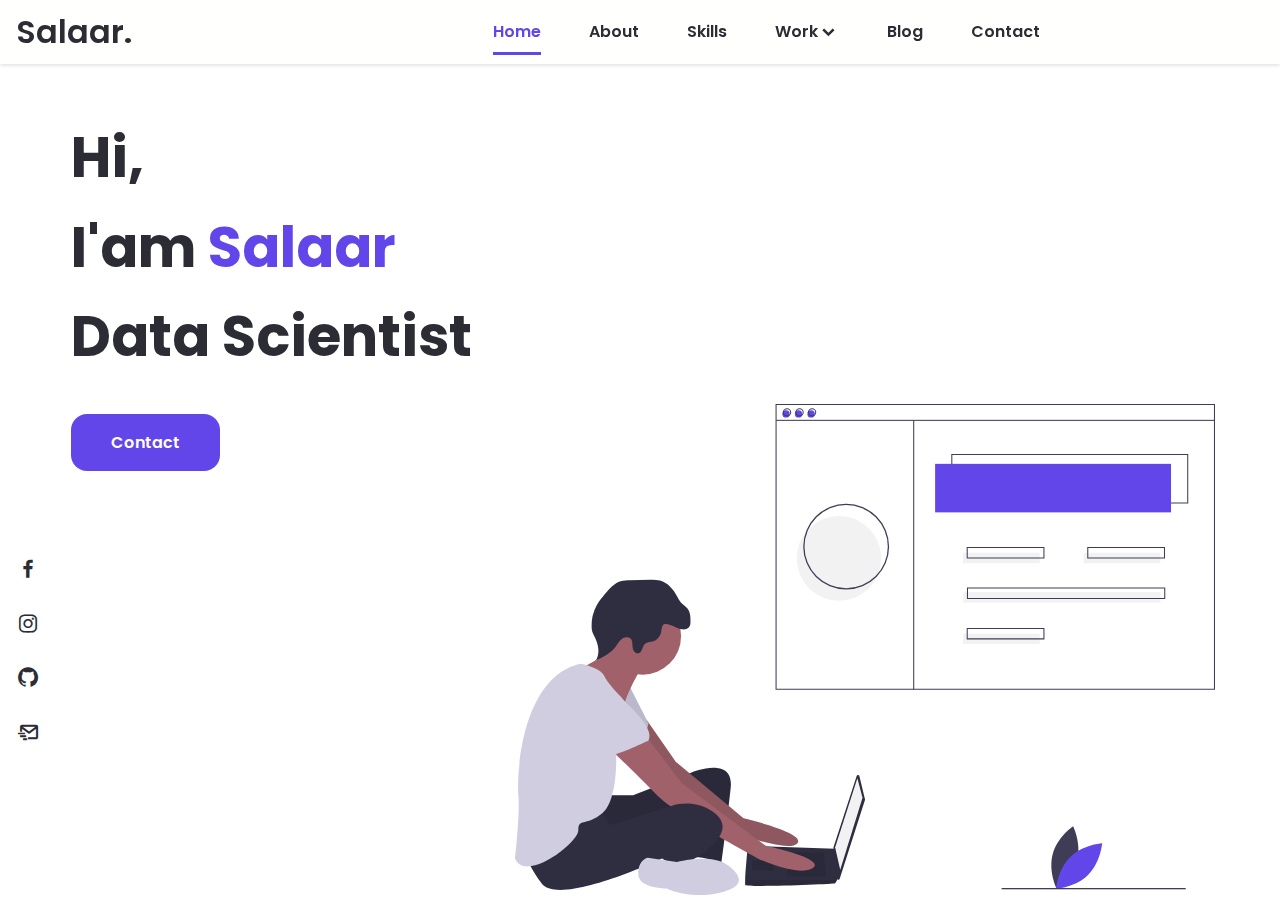
==== index.html @ 6f7b7901 "redesign" ====
<!DOCTYPE html>
<html lang="en">

<head>
    <meta charset="UTF-8" />
    <meta name="viewport" content="width=device-width, initial-scale=1.0" />
    <title>Personal Blog | Salaar Khan</title>

    <!-- StyleSheets -->
    <link rel="stylesheet" href="css/style.css" />

    <!-- Icons -->
    <link href='https://unpkg.com/boxicons@2.0.7/css/boxicons.min.css' rel='stylesheet'>

</head>

<body>
    <!-- Navbar Start -->
    <header class="header">
        <nav class="nav bd-grid">
            <div>
                <a href="#" class="logo">Salaar.</a>
            </div>
            <div id="nav-menu" class="nav-menu">
                <ul class="nav-list">
                    <li class="nav-item"><a href="#home" class="nav-link active">Home</a></li>
                    <li class="nav-item"><a href="#about" class="nav-link">About</a></li>
                    <li class="nav-item"><a href="#skills" class="nav-link">Skills</a></li>

                    <li class="nav-item dropdown">
                        <a href="#work" class="nav-link dropdown-link">Work <i
                                class='bx bxs-chevron-down dropdown-icon'></i></a>

                        <ul class="dropdown-menu">
                            <li class="dropdown-item"><a href="#" class="nav-link">Machine Learning</a></li>
                            <li class="dropdown-item"><a href="#" class="nav-link">Neural Network</a></li>
                            <li class="dropdown-item"><a href="#" class="nav-link">Data Science</a></li>
                        </ul>
                    </li>

                    <li class="nav-item"><a href="#blog" class="nav-link">Blog</a></li>
                    <li class="nav-item"><a href="#contact" class="nav-link">Contact</a></li>
                </ul>
            </div>

            <div id="nav-toggle">
                <i class='bx bx-menu'></i>
            </div>
        </nav>
    </header>
    <!-- Navbar End -->

    <!-- Main Content Start -->
    <div id="main">
        <!-- Home Start -->
        <section id="home" class="bd-grid">
            <div class="home-main">
                <h1 class="home-title">
                    Hi,<br>I'am <span class="name">Salaar</span><br>Data Scientist
                </h1>
                <a href="#" class="btn">Contact</a>
            </div>
            <div class="home-social">
                <a href="" target="__blank" class="home-social-icon"><i class='bx bxl-facebook'></i></a>
                <a href="https://www.instagram.com/salaar._.khan/" target="__blank" class="home-social-icon"><i
                        class='bx bxl-instagram'></i></a>
                <a href="https://github.com/salaarkhan-dev" target="__blank" class="home-social-icon"><i
                        class='bx bxl-github'></i></a>
                <a href="mailto:salaarkhan311@gmail.com" target="__blank" class="home-social-icon"><i
                        class='bx bx-mail-send'></i></a>
            </div>
            <div class="home-image">
                <img src="/img/hero.svg" alt="Image">
            </div>
        </section>
        <!-- Home End -->
    </div>
    <!-- Main Content End -->


    <script src="/js/script.js"></script>
</body>

</html>
---- css/style.css ----
@import url('https://fonts.googleapis.com/css2?family=Poppins:wght@400;600;700&display=swap');

/* Variables */

:root {
    --header-height: 3rem;
    --font-semi: 600
}


/* Colors */

:root {
    --background-color: #fffffe;
    --primary-color: #6246ea;
    --secondary-color: #2b2c34;
}


/* Typography */

:root {
    --body-font: 'Poppins', sans-serif;
    --big-font: 2rem;
    --h2-font: 1.25rem;
    --normal-font: 0.938rem;
}

@media screen and (min-width: 950px) {
     :root {
        --body-font: 'Poppins', sans-serif;
        --big-font: 3.5rem;
        --h2-font: 2rem;
        --normal-font: 1rem;
    }
}


/* Margines */

:root {
    --mb-1: 0.5rem;
    --mb-2: 1rem;
    --mb-3: 1.5rem;
    --mb-4: 2rem;
    --mb-5: 2.5rem;
    --mb-6: 3rem;
}


/* Z-Index */

:root {
    --z-back: -10;
    --z-normal: 1;
    --z-tooltip: 10;
    --z-fixed: 100;
}


/* Base */

* {
    box-sizing: border-box;
    margin: 0;
    padding: 0;
}

html {
    scroll-behavior: smooth;
}

body {
    margin: var(--header-height) 0 0 0;
    font-family: var(--body-font);
    font-size: var(--normal-font);
    color: var(--secondary-color);
    line-height: 1.6;
}

ul {
    margin: 0;
    padding: 0;
    list-style-type: none;
}

a {
    text-decoration: none;
    color: #333;
}

h1,
h2,
p {
    margin: 0;
}

img {
    max-width: 100%;
    height: auto;
    display: block;
}


/* Classes */

.section-title {
    position: relative;
    font-size: var(--h2-font);
    color: var(--primary-color);
    margin-top: var(--mb-2);
    margin-bottom: var(--mb-4);
    text-align: center;
}

.section-title::after {
    position: absolute;
    content: "";
    width: 64px;
    height: 0.18rem;
    left: 0;
    right: 0;
    margin: auto;
    top: 2rem;
    background-color: var(--primary-color);
}

.section {
    padding-top: 3rem;
    padding-bottom: 2rem;
}


/* Layout */

.bd-grid {
    max-width: 1024px;
    display: grid;
    grid-template-columns: 100%;
    grid-column-gap: 2rem;
    width: calc(100% - 2rem);
    margin-left: var(--mb-2);
    margin-right: var(--mb-2);
}

.header {
    width: 100%;
    position: fixed;
    background-color: var(--background-color);
    top: 0;
    left: 0;
    z-index: var(--z-fixed);
    box-shadow: 0 1px 4px rgba(0, 0, 0, .15);
}


/* Navbar */

.nav {
    height: var(--header-height);
    display: flex;
    justify-content: space-between;
    align-items: center;
    font-weight: var(--font-semi);
}

@media screen and (max-width: 950px) {
    .nav-menu {
        position: fixed;
        top: var(--header-height);
        right: -100%;
        width: 40%;
        height: 100%;
        padding: 2rem;
        background-color: var(--secondary-color);
        transition: .5s;
    }
}

.nav-item {
    margin-bottom: var(--mb-4);
}

.nav-link {
    position: relative;
    color: var(--background-color);
}

.nav-link:hover {
    position: relative;
}

.nav-link:hover::after {
    position: absolute;
    content: "";
    width: 100%;
    height: 0.18rem;
    left: 0;
    top: 2rem;
    background-color: var(--primary-color);
}

.logo {
    color: var(--secondary-color);
    font-size: 2rem;
}

#nav-toggle {
    color: var(--secondary-color);
    font-size: 1.5rem;
    cursor: pointer;
}

.dropdown-link {
    display: flex;
    align-items: center;
    justify-content: space-between;
}

.dropdown-item {
    margin: 1rem 0;
}

.dropdown-icon {
    font-size: 1.3rem;
    transition: .5s;
}

.dropdown-menu {
    margin: 1rem 0 0 1rem;
    display: none;
}

.dropdown:hover>.dropdown-menu {
    display: block;
}

.dropdown:hover .dropdown-icon {
    transform: rotate(180deg);
}


/* Active */

.active::after {
    position: absolute;
    content: "";
    width: 100%;
    height: 0.18rem;
    left: 0;
    top: 2rem;
    background-color: var(--primary-color);
}

.show {
    right: 0;
}


/* Home */

#home {
    height: calc(100vh - 3rem);
    row-gap: 1rem;
}

.home-main {
    align-self: center;
}

.home-title {
    font-size: var(--big-font);
    margin-bottom: var(--mb-4);
    position: relative;
    left: 55px;
}

.home-title .name {
    color: var(--primary-color);
}

.home-social {
    display: flex;
    flex-direction: column;
}

.home-social-icon {
    width: max-content;
    margin-bottom: var(--mb-2);
    font-size: 1.5rem;
    color: var(--secondary-color);
}

.home-social-icon:hover {
    color: var(--primary-color);
}

.home-image {
    position: absolute;
    right: 25px;
    bottom: 5px;
    width: 500px;
}

.home-main a.btn {
    position: relative;
    left: 55px;
}


/* Buttons */

.btn {
    display: inline-block;
    background-color: var(--primary-color);
    color: var(--background-color);
    padding: 1rem 2.5rem;
    font-weight: var(--font-semi);
    border-radius: 1rem;
    transition: .5s;
}

.btn:hover {
    box-shadow: 0 8px 20px rgba(0, 0, 0, .25);
}


/* Media Queries */

@media screen and (min-width: 950px) {
    .nav {
        height: calc(var(--header-height) + 1rem);
    }
    .nav-list {
        display: flex;
        padding-top: 0;
    }
    .nav-item {
        margin-left: var(--mb-6);
        margin-bottom: 0;
        padding: 1.4rem 0;
    }
    .nav-link {
        color: var(--secondary-color);
    }
    .nav-link:hover {
        color: var(--primary-color);
    }
    #nav-toggle {
        display: none;
    }
    .active {
        color: var(--primary-color);
    }
    .dropdown {
        position: relative;
    }
    .dropdown-menu {
        position: fixed;
        margin: 0;
        background-color: var(--background-color);
        top: calc(var(--header-height) + 1rem);
        padding: .5rem 1.5rem;
        box-shadow: 0 2px 10px rgba(0, 0, 0, .1);
        border-radius: .5rem;
    }
    .dropdown-item {
        margin: .9rem;
    }
    .home-image {
        position: absolute;
        right: 65px;
        bottom: 5px;
        width: 700px;
    }
}
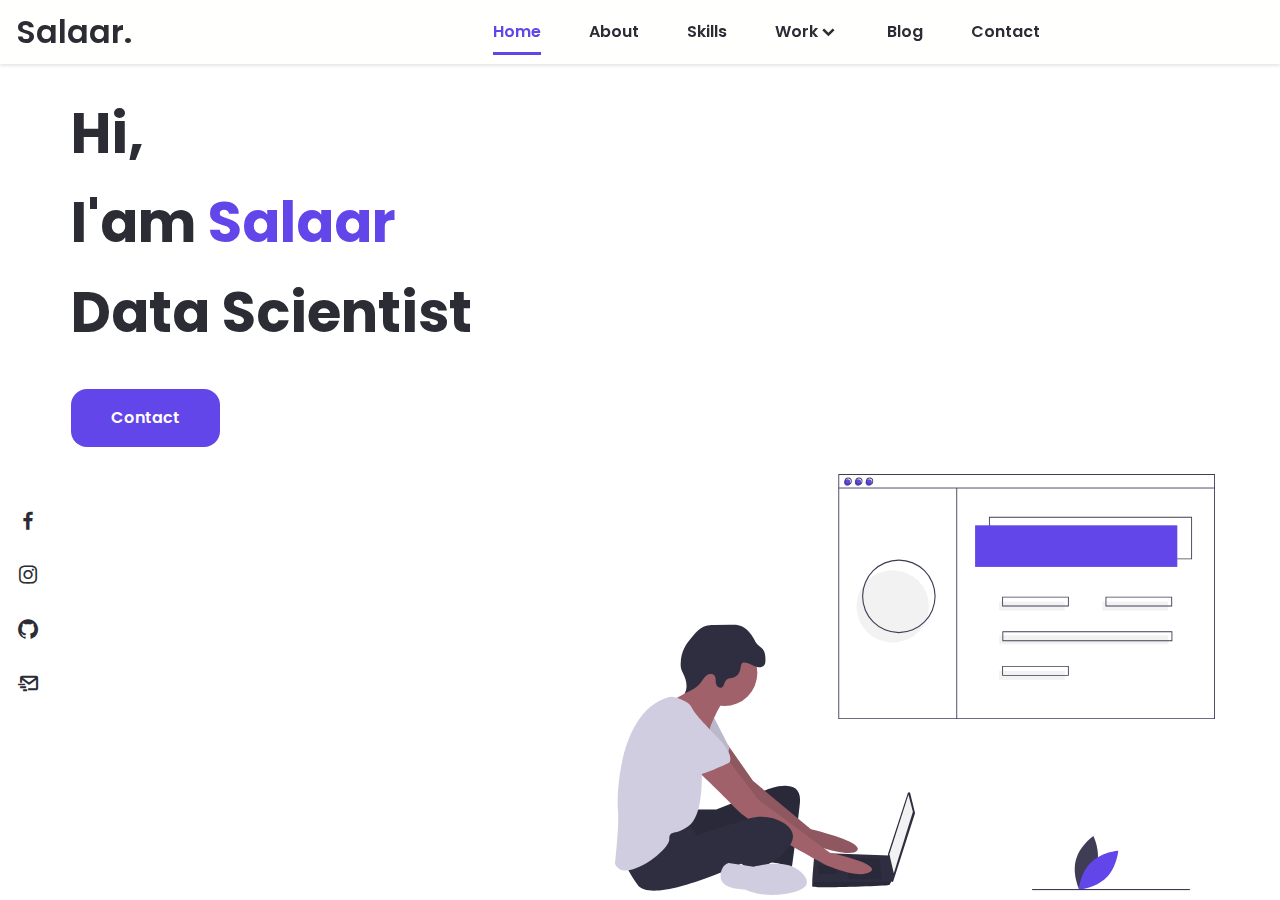
==== commit 0c2ad5c3: "Added Social" ====
--- a/index.html
+++ b/index.html
@@ -61,7 +61,7 @@
                 <a href="#" class="btn">Contact</a>
             </div>
             <div class="home-social">
-                <a href="" target="__blank" class="home-social-icon"><i class='bx bxl-facebook'></i></a>
+                <a href="https://www.facebook.com/salaar.khan.7927408" target="__blank" class="home-social-icon"><i class='bx bxl-facebook'></i></a>
                 <a href="https://www.instagram.com/salaar._.khan/" target="__blank" class="home-social-icon"><i
                         class='bx bxl-instagram'></i></a>
                 <a href="https://github.com/salaarkhan-dev" target="__blank" class="home-social-icon"><i
@@ -70,7 +70,7 @@
                         class='bx bx-mail-send'></i></a>
             </div>
             <div class="home-image">
-                <img src="/img/hero.svg" alt="Image">
+                <img src="img/hero.svg" alt="Image">
             </div>
         </section>
         <!-- Home End -->
--- a/css/style.css
+++ b/css/style.css
@@ -295,11 +295,11 @@
     color: var(--primary-color);
 }
 
-.home-image {
+.home-image img {
     position: absolute;
     right: 25px;
     bottom: 5px;
-    width: 500px;
+    width: 450px;
 }
 
 .home-main a.btn {
@@ -327,7 +327,7 @@
 
 /* Media Queries */
 
-@media screen and (min-width: 950px) {
+@media screen and (min-width: 1050px) {
     .nav {
         height: calc(var(--header-height) + 1rem);
     }
@@ -367,10 +367,10 @@
     .dropdown-item {
         margin: .9rem;
     }
-    .home-image {
+    .home-image img {
         position: absolute;
         right: 65px;
         bottom: 5px;
-        width: 700px;
+        width: 600px;
     }
 }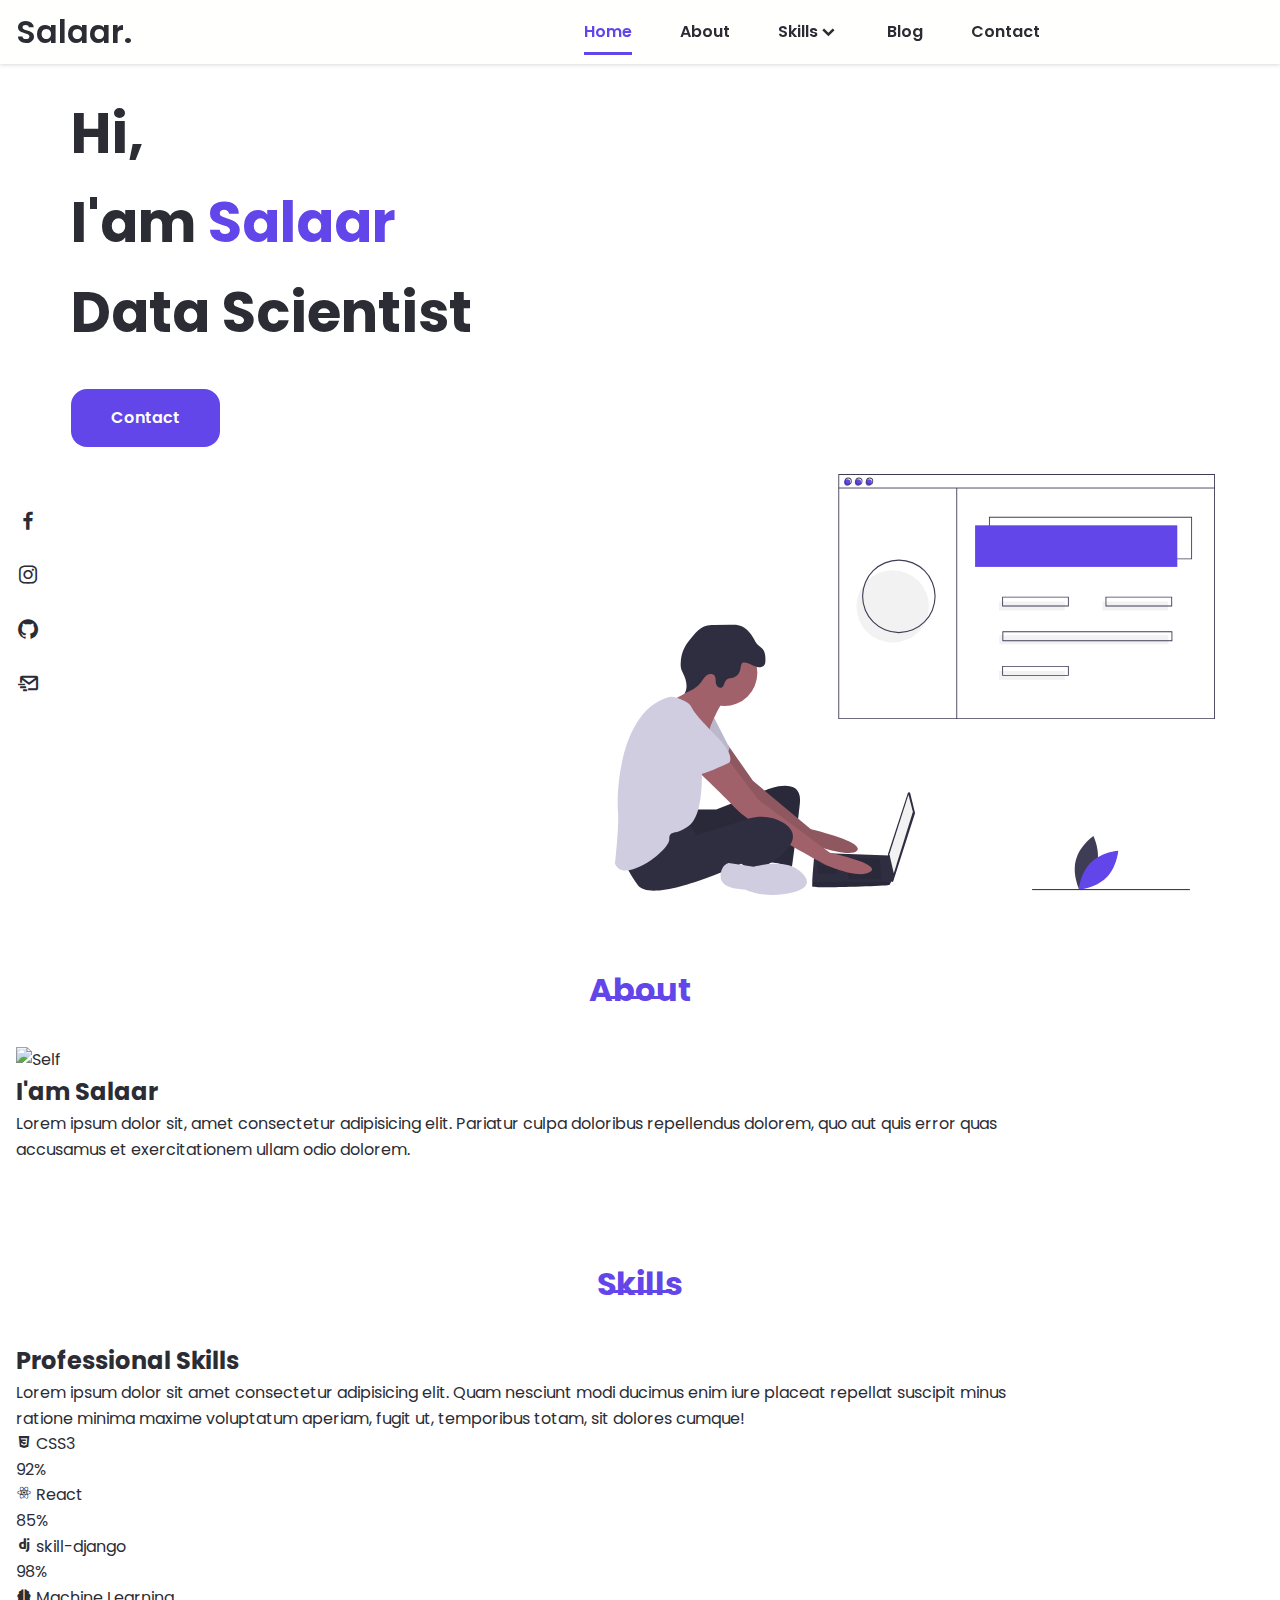
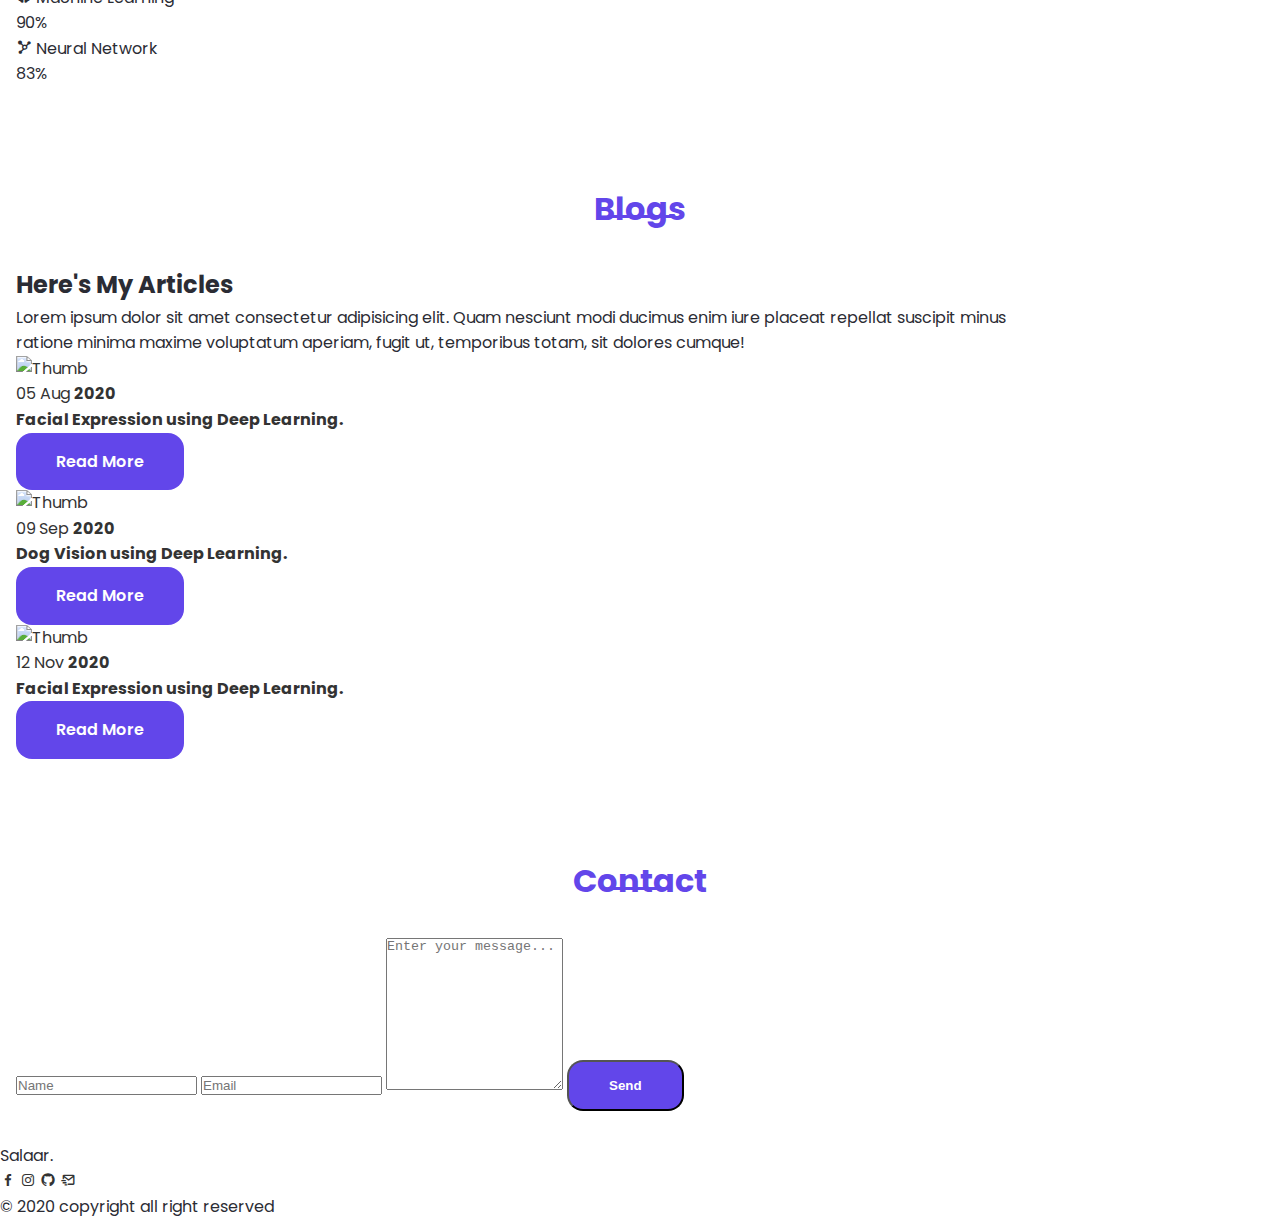
==== commit 38113bcc: "fixed images" ====
--- a/index.html
+++ b/index.html
@@ -25,10 +25,8 @@
                 <ul class="nav-list">
                     <li class="nav-item"><a href="#home" class="nav-link active">Home</a></li>
                     <li class="nav-item"><a href="#about" class="nav-link">About</a></li>
-                    <li class="nav-item"><a href="#skills" class="nav-link">Skills</a></li>
-
                     <li class="nav-item dropdown">
-                        <a href="#work" class="nav-link dropdown-link">Work <i
+                        <a href="#skills" class="nav-link dropdown-link">Skills <i
                                 class='bx bxs-chevron-down dropdown-icon'></i></a>
 
                         <ul class="dropdown-menu">
@@ -37,7 +35,6 @@
                             <li class="dropdown-item"><a href="#" class="nav-link">Data Science</a></li>
                         </ul>
                     </li>
-
                     <li class="nav-item"><a href="#blog" class="nav-link">Blog</a></li>
                     <li class="nav-item"><a href="#contact" class="nav-link">Contact</a></li>
                 </ul>
@@ -61,7 +58,8 @@
                 <a href="#" class="btn">Contact</a>
             </div>
             <div class="home-social">
-                <a href="https://www.facebook.com/salaar.khan.7927408" target="__blank" class="home-social-icon"><i class='bx bxl-facebook'></i></a>
+                <a href="https://www.facebook.com/salaar.khan.7927408" target="__blank" class="home-social-icon"><i
+                        class='bx bxl-facebook'></i></a>
                 <a href="https://www.instagram.com/salaar._.khan/" target="__blank" class="home-social-icon"><i
                         class='bx bxl-instagram'></i></a>
                 <a href="https://github.com/salaarkhan-dev" target="__blank" class="home-social-icon"><i
@@ -74,11 +72,225 @@
             </div>
         </section>
         <!-- Home End -->
+
+        <!-- About Start -->
+        <section id="about" class="about section">
+            <h2 class="section-title">About</h2>
+
+            <div class="about-container bd-grid">
+                <div class="about-img">
+                    <img src="img/me.jpg" alt="Self">
+                </div>
+
+                <div>
+                    <h2 class="about-subtitle">I'am Salaar</h2>
+                    <p class="about-text">Lorem ipsum dolor sit, amet consectetur adipisicing elit. Pariatur culpa
+                        doloribus repellendus
+                        dolorem, quo aut quis error quas accusamus et exercitationem ullam odio dolorem.</p>
+                </div>
+            </div>
+        </section>
+        <!-- About End -->
+
+        <!-- Skills Start -->
+        <section class="skills section" id="skills">
+            <h2 class="section-title">Skills</h2>
+
+            <div class="skills-container bd-grid">
+                <div>
+                    <h2 class="skills-subtitle">
+                        Professional Skills
+                    </h2>
+                    <p class="skills-text">
+                        Lorem ipsum dolor sit amet consectetur adipisicing elit. Quam nesciunt modi ducimus enim iure
+                        placeat repellat suscipit minus ratione minima maxime voluptatum aperiam, fugit ut, temporibus
+                        totam, sit dolores cumque!
+                    </p>
+
+
+                    <div class="skills-data">
+                        <div class="skills-names">
+                            <i class='bx bxl-css3'></i>
+                            <span class="skills-name">CSS3</span>
+                        </div>
+                        <div>
+                            <span class="skills-percentage">92%</span>
+                        </div>
+                        <div class="skills-bar skill-css"></div>
+                    </div>
+                    <div class="skills-data">
+                        <div class="skills-names">
+                            <i class='bx bxl-react'></i>
+                            <span class="skills-name">React</span>
+                        </div>
+                        <div>
+                            <span class="skills-percentage">85%</span>
+                        </div>
+                        <div class="skills-bar skill-react"></div>
+                    </div>
+                    <div class="skills-data">
+                        <div class="skills-names">
+                            <i class='bx bxl-django'></i>
+                            <span class="skills-name">skill-django</span>
+                        </div>
+                        <div>
+                            <span class="skills-percentage">98%</span>
+                        </div>
+                        <div class="skills-bar skill-django"></div>
+                    </div>
+                    <div class="skills-data">
+                        <div class="skills-names">
+                            <i class='bx bxs-brain'></i>
+                            <span class="skills-name">Machine Learning</span>
+                        </div>
+                        <div>
+                            <span class="skills-percentage">90%</span>
+                        </div>
+                        <div class="skills-bar skill-ml"></div>
+                    </div>
+                    <div class="skills-data">
+                        <div class="skills-names">
+                            <i class='bx bxs-network-chart'></i>
+                            <span class="skills-name">Neural Network</span>
+                        </div>
+                        <div>
+                            <span class="skills-percentage">83%</span>
+                        </div>
+                        <div class="skills-bar skill-dl"></div>
+                    </div>
+                </div>
+                <div><img src="img/skills.svg" alt="" class="skills-img"></div>
+            </div>
+        </section>
+        <!-- Skills End -->
+
+        <!-- Blogs Start -->
+        <section class="blog section" id="blog">
+            <h2 class="section-title">Blogs</h2>
+
+            <div class="blogs-container bd-grid">
+                <div>
+                    <h2 class="blogs-subtitle">
+                        Here's My Articles
+                    </h2>
+                    <p class="blogs-text">
+                        Lorem ipsum dolor sit amet consectetur adipisicing elit. Quam nesciunt modi ducimus enim iure
+                        placeat repellat suscipit minus ratione minima maxime voluptatum aperiam, fugit ut, temporibus
+                        totam, sit dolores cumque!
+                    </p>
+                    <div class="blog-items">
+
+                        <div class="single-item">
+                            <div class="item">
+                                <div class="thumb">
+                                    <a href="#">
+                                        <img src="img/blog1.jpg" alt="Thumb">
+                                        <div class="date">
+                                            05 Aug <strong>2020</strong>
+                                        </div>
+                                    </a>
+                                </div>
+                                <div class="info">
+                                    <h4>
+                                        <a target="_blank" rel="noopener noreferrer" href="404.html">Facial Expression
+                                            using
+                                            Deep Learning. </a>
+                                    </h4>
+                                    <a class="btn blog-btn" target="_blank" rel="noopener noreferrer" href="404.html"><i
+                                            class="fas fa-angle-right"></i> Read More</a>
+                                </div>
+                            </div>
+                        </div>
+                        <div class="single-item">
+                            <div class="item">
+                                <div class="thumb">
+                                    <a href="#">
+                                        <img src="img/blog2.jpg" alt="Thumb">
+                                        <div class="date">
+                                            09 Sep <strong>2020</strong>
+                                        </div>
+                                    </a>
+                                </div>
+                                <div class="info">
+                                    <h4>
+                                        <a target="_blank" rel="noopener noreferrer">Dog Vision
+                                            using
+                                            Deep Learning. </a>
+                                    </h4>
+                                    <a class="btn blog-btn" target="_blank" rel="noopener noreferrer" href="404.html"><i
+                                            class="fas fa-angle-right"></i> Read More</a>
+                                </div>
+                            </div>
+                        </div>
+                        <div class="single-item">
+                            <div class="item">
+                                <div class="thumb">
+                                    <a href="#">
+                                        <img src="img/blog3.jpg" alt="Thumb">
+                                        <div class="date">
+                                            12 Nov <strong>2020</strong>
+                                        </div>
+                                    </a>
+                                </div>
+                                <div class="info">
+                                    <h4>
+                                        <a target="_blank" rel="noopener noreferrer" href="404.html">Facial Expression
+                                            using
+                                            Deep Learning. </a>
+                                    </h4>
+                                    <a class="btn blog-btn" target="_blank" rel="noopener noreferrer" href="404.html"><i
+                                            class="fas fa-angle-right"></i> Read More</a>
+                                </div>
+                            </div>
+                        </div>
+
+                    </div>
+                </div>
+        </section>
+        <!-- Blogs End -->
+
+
+        <!-- Contact Start -->
+        <section class="contact section" id="contact">
+            <h2 class="section-title">Contact</h2>
+
+            <div class="contact-container bd-grid">
+                <form class="contact-form">
+                    <input class="contact-input" type="text" placeholder="Name">
+                    <input class="contact-input" type="email" placeholder="Email">
+                    <textarea placeholder="Enter your message..." class="contact-input" name="" id="" cols="0"
+                        rows="10"></textarea>
+
+                    <input type="button" value="Send" class="contact-btn btn">
+                </form>
+            </div>
+        </section>
+        <!-- Contact End -->
+
+        <!-- Footer Start -->
+        <section class="footer">
+            <p class="footer-title">Salaar.</p>
+
+            <div class="footer-social">
+                <a href="https://www.facebook.com/salaar.khan.7927408" target="__blank" class="footer-social-icon"><i
+                        class='bx bxl-facebook'></i></a>
+                <a href="https://www.instagram.com/salaar._.khan/" target="__blank" class="footer-social-icon"><i
+                        class='bx bxl-instagram'></i></a>
+                <a href="https://github.com/salaarkhan-dev" target="__blank" class="footer-social-icon"><i
+                        class='bx bxl-github'></i></a>
+                <a href="mailto:salaarkhan311@gmail.com" target="__blank" class="footer-social-icon"><i
+                        class='bx bx-mail-send'></i></a>
+            </div>
+            <p>&#169; 2020 copyright all right reserved</p>
+        </section>
+        <!-- Footer End -->
     </div>
     <!-- Main Content End -->
 
-
-    <script src="/js/script.js"></script>
+    <!--===== SCROLL REVEAL =====-->
+    <script src="https://unpkg.com/scrollreveal"></script>
+    <!--===== MAIN JS =====-->
+    <script src="js/script.js"></script>
 </body>
 
 </html>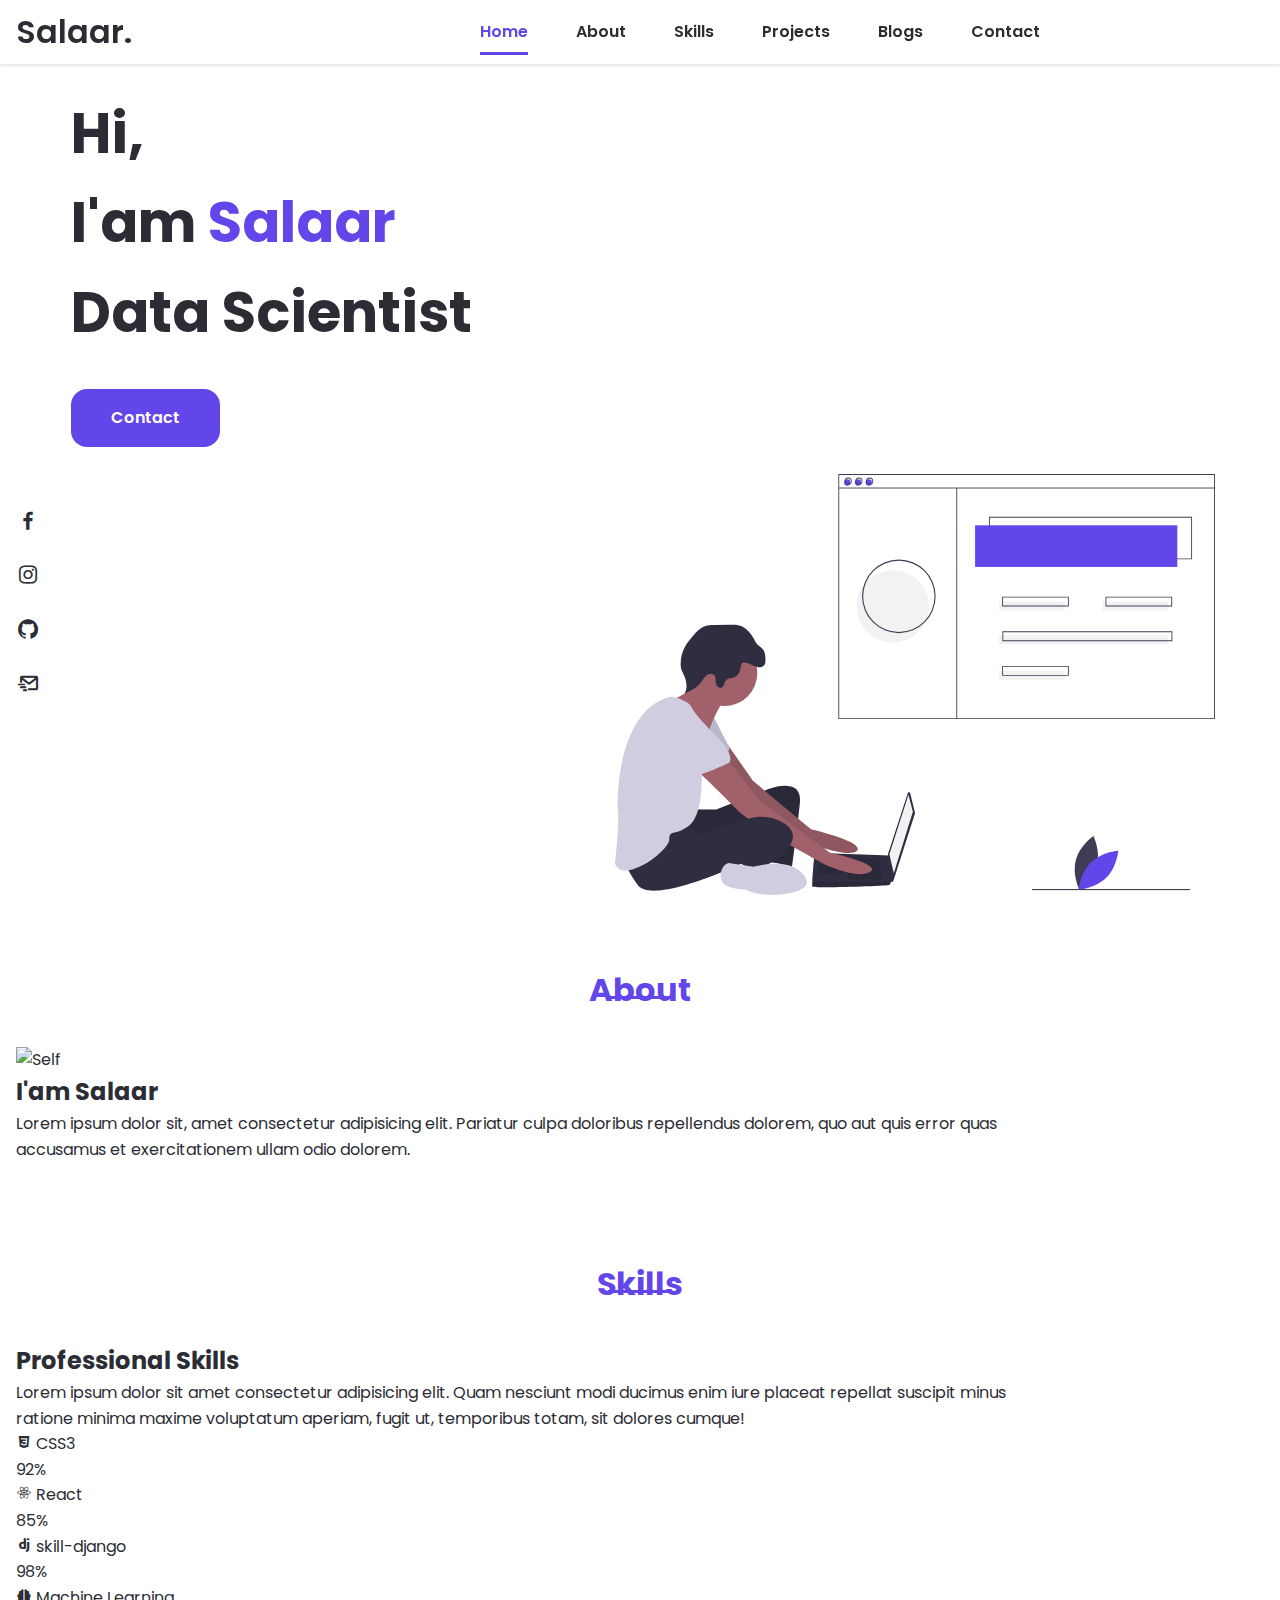
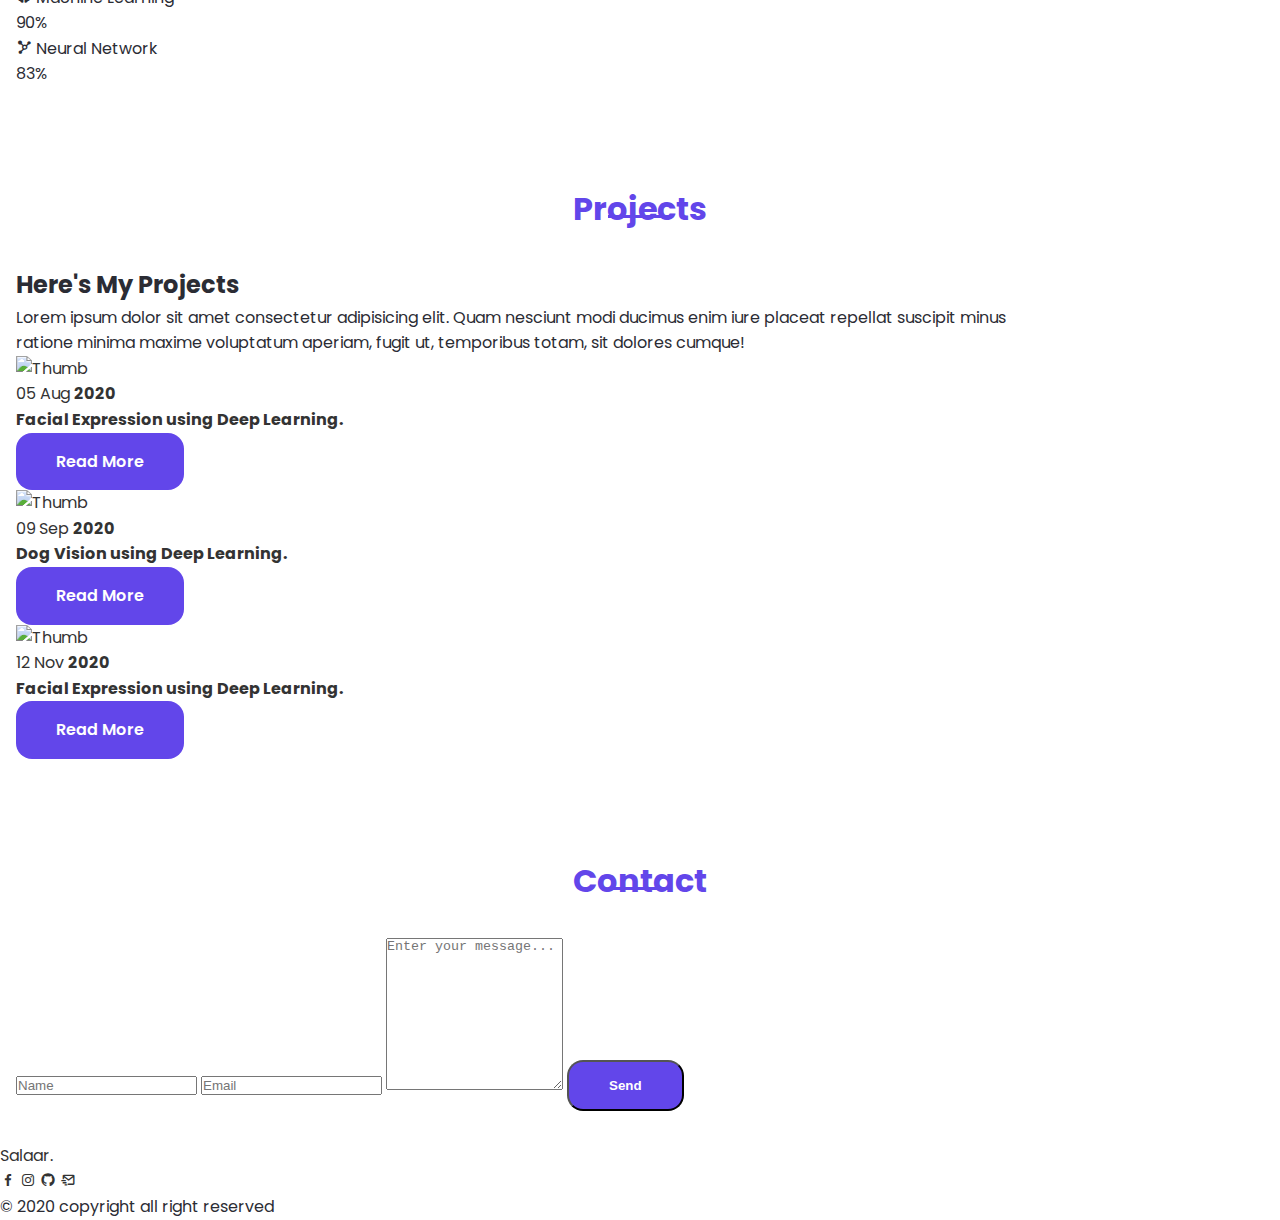
==== commit 44092711: "blog page added" ====
--- a/index.html
+++ b/index.html
@@ -23,20 +23,22 @@
             </div>
             <div id="nav-menu" class="nav-menu">
                 <ul class="nav-list">
-                    <li class="nav-item"><a href="#home" class="nav-link active">Home</a></li>
-                    <li class="nav-item"><a href="#about" class="nav-link">About</a></li>
+                    <li class="nav-item"><a href="/index.html#home" class="nav-link active">Home</a></li>
+                    <li class="nav-item"><a href="/index.html#about" class="nav-link">About</a></li>
                     <li class="nav-item dropdown">
-                        <a href="#skills" class="nav-link dropdown-link">Skills <i
-                                class='bx bxs-chevron-down dropdown-icon'></i></a>
-
-                        <ul class="dropdown-menu">
+                        <a href="/index.html#skills" class="nav-link dropdown-link">Skills
+                            <!-- <i class='bx bxs-chevron-down dropdown-icon'></i> -->
+                        </a>
+
+                        <!-- <ul class="dropdown-menu">
                             <li class="dropdown-item"><a href="#" class="nav-link">Machine Learning</a></li>
                             <li class="dropdown-item"><a href="#" class="nav-link">Neural Network</a></li>
                             <li class="dropdown-item"><a href="#" class="nav-link">Data Science</a></li>
-                        </ul>
+                        </ul> -->
                     </li>
-                    <li class="nav-item"><a href="#blog" class="nav-link">Blog</a></li>
-                    <li class="nav-item"><a href="#contact" class="nav-link">Contact</a></li>
+                    <li class="nav-item"><a href="/index.html#projects" class="nav-link">Projects</a></li>
+                    <li class="nav-item"><a href="/blogs_list.html" class="nav-link">Blogs</a></li>
+                    <li class="nav-item"><a href="/index.html#contact" class="nav-link">Contact</a></li>
                 </ul>
             </div>
 
@@ -55,7 +57,7 @@
                 <h1 class="home-title">
                     Hi,<br>I'am <span class="name">Salaar</span><br>Data Scientist
                 </h1>
-                <a href="#" class="btn">Contact</a>
+                <a href="#contact" class="btn">Contact</a>
             </div>
             <div class="home-social">
                 <a href="https://www.facebook.com/salaar.khan.7927408" target="__blank" class="home-social-icon"><i
@@ -164,14 +166,14 @@
         </section>
         <!-- Skills End -->
 
-        <!-- Blogs Start -->
-        <section class="blog section" id="blog">
-            <h2 class="section-title">Blogs</h2>
+        <!-- Project Start -->
+        <section class="blog section" id="projects">
+            <h2 class="section-title">Projects</h2>
 
             <div class="blogs-container bd-grid">
                 <div>
                     <h2 class="blogs-subtitle">
-                        Here's My Articles
+                        Here's My Projects
                     </h2>
                     <p class="blogs-text">
                         Lorem ipsum dolor sit amet consectetur adipisicing elit. Quam nesciunt modi ducimus enim iure
@@ -192,12 +194,14 @@
                                 </div>
                                 <div class="info">
                                     <h4>
-                                        <a target="_blank" rel="noopener noreferrer" href="404.html">Facial Expression
+                                        <a target="_blank" rel="noopener noreferrer"
+                                            href="https://github.com/salaarkhan-dev">Facial Expression
                                             using
                                             Deep Learning. </a>
                                     </h4>
-                                    <a class="btn blog-btn" target="_blank" rel="noopener noreferrer" href="404.html"><i
-                                            class="fas fa-angle-right"></i> Read More</a>
+                                    <a class="btn blog-btn" target="_blank" rel="noopener noreferrer"
+                                        href="https://github.com/salaarkhan-dev"><i class="fas fa-angle-right"></i> Read
+                                        More</a>
                                 </div>
                             </div>
                         </div>
@@ -213,15 +217,18 @@
                                 </div>
                                 <div class="info">
                                     <h4>
-                                        <a target="_blank" rel="noopener noreferrer">Dog Vision
+                                        <a target="_blank" rel="noopener noreferrer"
+                                            href="https://github.com/salaarkhan-dev">Dog Vision
                                             using
                                             Deep Learning. </a>
                                     </h4>
-                                    <a class="btn blog-btn" target="_blank" rel="noopener noreferrer" href="404.html"><i
-                                            class="fas fa-angle-right"></i> Read More</a>
+                                    <a class="btn blog-btn" target="_blank" rel="noopener noreferrer"
+                                        href="https://github.com/salaarkhan-dev"><i class="fas fa-angle-right"></i> Read
+                                        More</a>
                                 </div>
                             </div>
                         </div>
+
                         <div class="single-item">
                             <div class="item">
                                 <div class="thumb">
@@ -234,20 +241,21 @@
                                 </div>
                                 <div class="info">
                                     <h4>
-                                        <a target="_blank" rel="noopener noreferrer" href="404.html">Facial Expression
+                                        <a target="_blank" rel="noopener noreferrer"
+                                            href="https://github.com/salaarkhan-dev">Facial Expression
                                             using
                                             Deep Learning. </a>
                                     </h4>
-                                    <a class="btn blog-btn" target="_blank" rel="noopener noreferrer" href="404.html"><i
-                                            class="fas fa-angle-right"></i> Read More</a>
+                                    <a class="btn blog-btn" target="_blank" rel="noopener noreferrer"
+                                        href="https://github.com/salaarkhan-dev"><i class="fas fa-angle-right"></i> Read
+                                        More</a>
                                 </div>
                             </div>
                         </div>
-
                     </div>
                 </div>
         </section>
-        <!-- Blogs End -->
+        <!-- Project End -->
 
 
         <!-- Contact Start -->
@@ -269,7 +277,9 @@
 
         <!-- Footer Start -->
         <section class="footer">
-            <p class="footer-title">Salaar.</p>
+            <a href="#home">
+                <p class="footer-title">Salaar.</p>
+            </a>
 
             <div class="footer-social">
                 <a href="https://www.facebook.com/salaar.khan.7927408" target="__blank" class="footer-social-icon"><i
